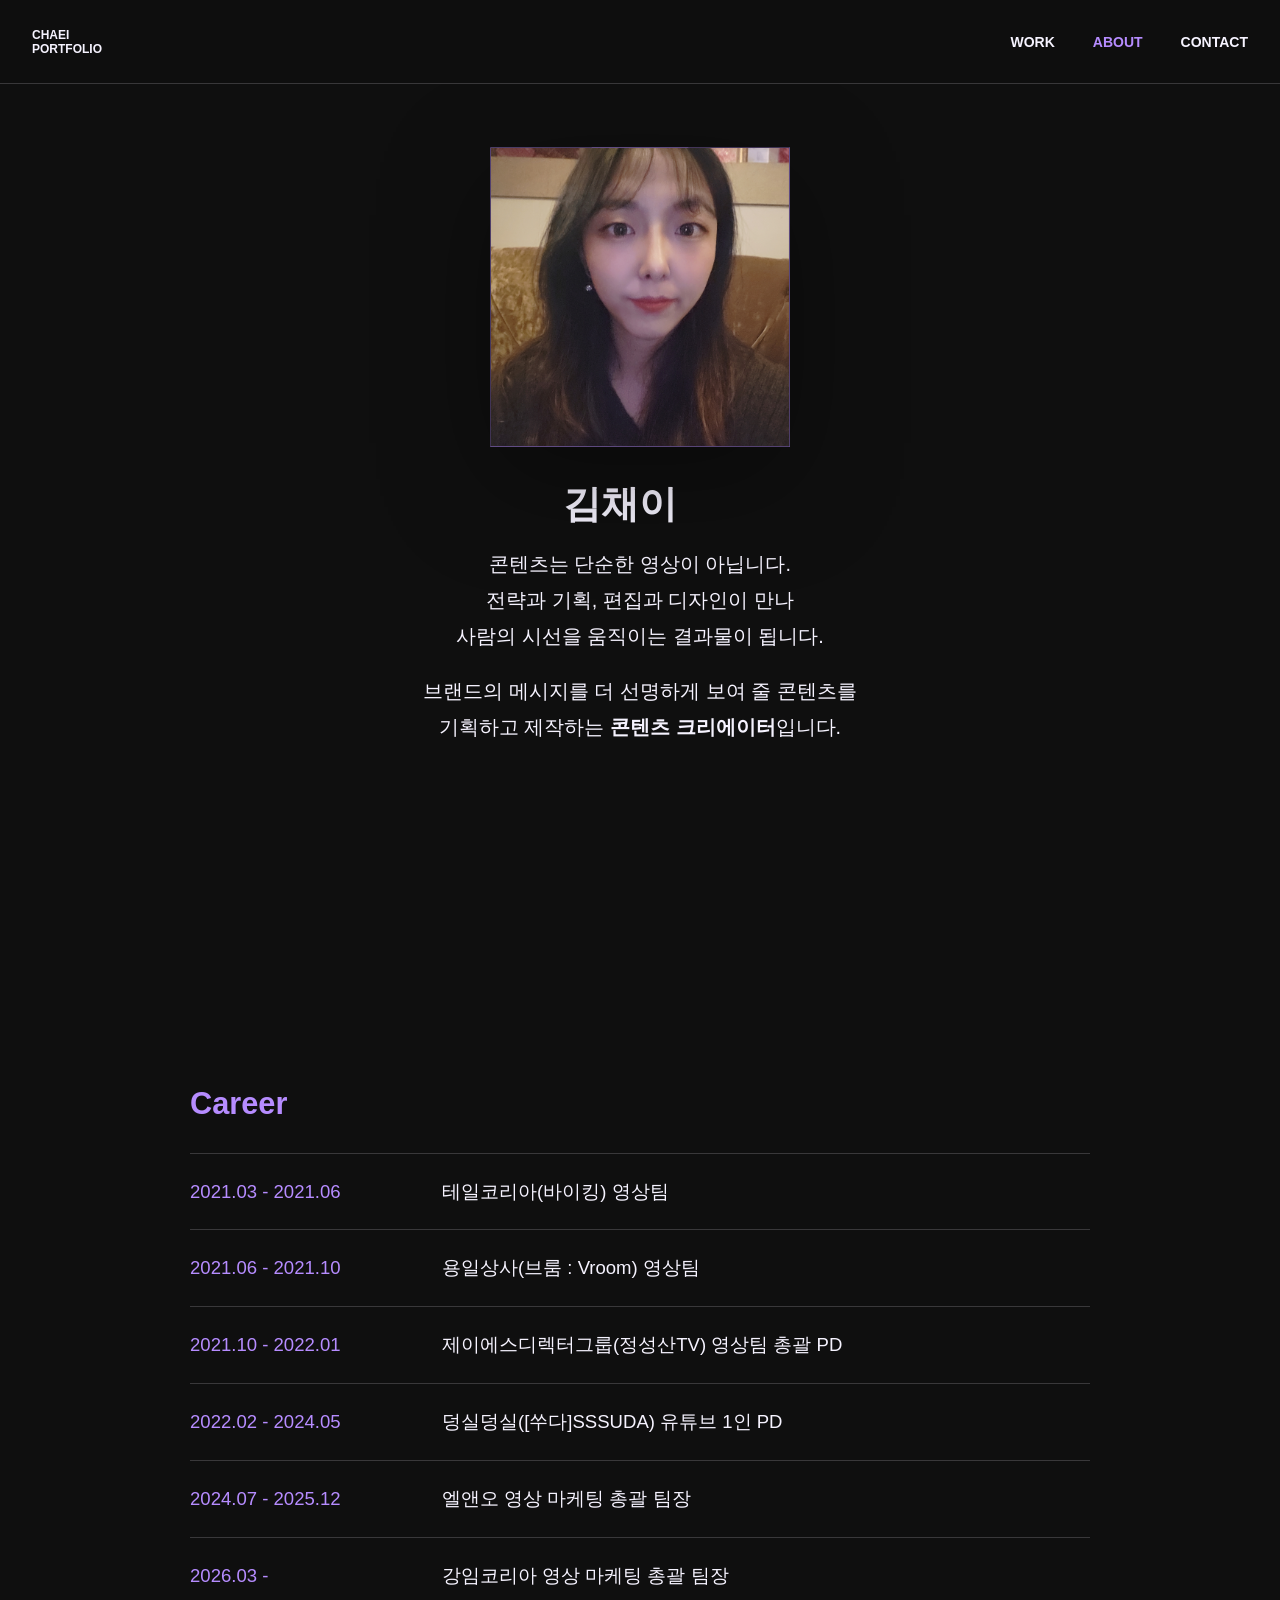
==== about.html @ 24472251 "upload portfolio" ====
<!doctype html>
<html lang="ko">
  <head>
    <meta charset="UTF-8" />
    <meta name="viewport" content="width=device-width, initial-scale=1.0" />
    <title>About Chaei</title>
    <link rel="stylesheet" href="styles.css" />
  </head>
  <body class="detail-page">
    <header class="site-header">
      <a class="brand" href="index.html" aria-label="Chaei Portfolio home">CHAEI PORTFOLIO</a>
      <nav aria-label="Main navigation">
        <a href="work.html">WORK</a>
        <a href="about.html" aria-current="page">ABOUT</a>
        <a href="contact.html">CONTACT</a>
      </nav>
    </header>

    <main>
      <section class="detail-shell about-profile" aria-labelledby="about-profile-title">
        <div class="profile-image" aria-label="프로필 이미지 자리">
          <img src="images/profile.png" alt="김채이 프로필" />
          <span>PROFILE</span>
        </div>

        <div class="profile-copy">
          <h1 id="about-profile-title">김채이</h1>
          <p>
            콘텐츠는 단순한 영상이 아닙니다.<br />
            전략과 기획, 편집과 디자인이 만나<br />
            사람의 시선을 움직이는 결과물이 됩니다.
          </p>
          <p>
            브랜드의 메시지를 더 선명하게 보여 줄 콘텐츠를<br />
            기획하고 제작하는 <strong>콘텐츠 크리에이터</strong>입니다.
          </p>
        </div>

        <section class="career" aria-labelledby="career-title">
          <h2 id="career-title">Career</h2>
          <ol>
            <li>
              <time>2021.03 - 2021.06</time>
              <span>테일코리아(바이킹) 영상팀</span>
            </li>
            <li>
              <time>2021.06 - 2021.10</time>
              <span>용일상사(브룸 : Vroom) 영상팀</span>
            </li>
            <li>
              <time>2021.10 - 2022.01</time>
              <span>제이에스디렉터그룹(정성산TV) 영상팀 총괄 PD</span>
            </li>
            <li>
              <time>2022.02 - 2024.05</time>
              <span>덩실덩실([쑤다]SSSUDA) 유튜브 1인 PD</span>
            </li>
            <li>
              <time>2024.07 - 2025.12</time>
              <span>엘앤오 영상 마케팅 총괄 팀장</span>
            </li>
            <li>
              <time>2026.03 -</time>
              <span>강임코리아 영상 마케팅 총괄 팀장</span>
            </li>
          </ol>
        </section>
      </section>
    </main>
  </body>
</html>
---- styles.css ----
:root {
  color-scheme: dark;
  --ink: #f6f3ff;
  --paper: #0f0f0f;
  --panel: #18141f;
  --line: rgba(246, 243, 255, 0.18);
  --muted: #b8afc9;
  --accent: #b68cff;
  --max: 1238px;
}

* {
  box-sizing: border-box;
}

html {
  scroll-behavior: smooth;
}

body {
  margin: 0;
  background: var(--paper);
  color: var(--ink);
  font-family:
    Pretendard, "Noto Sans KR", Inter, Arial, sans-serif;
  letter-spacing: 0;
}

a,
button {
  color: inherit;
}

a {
  text-decoration: none;
}

button {
  font: inherit;
}

.site-header {
  position: sticky;
  top: 0;
  z-index: 5;
  display: flex;
  align-items: center;
  justify-content: space-between;
  width: min(calc(100% - 64px), var(--max));
  height: 84px;
  margin: 0 auto;
}

.site-header::after {
  position: absolute;
  right: 50%;
  bottom: 0;
  width: 100vw;
  height: 1px;
  background: var(--line);
  transform: translateX(50%);
  content: "";
}

.site-header::before {
  position: absolute;
  z-index: -1;
  top: 0;
  left: 50%;
  width: 100vw;
  height: 100%;
  background: color-mix(in srgb, var(--paper) 92%, transparent);
  backdrop-filter: blur(12px);
  transform: translateX(-50%);
  content: "";
}

.brand {
  width: 90px;
  font-size: 12px;
  font-weight: 700;
  line-height: 1.2;
}

nav {
  display: flex;
  gap: 38px;
  font-size: 14px;
  font-weight: 700;
}

nav a {
  transition: color 180ms ease;
}

nav a:hover,
nav a:focus-visible,
nav a[aria-current="page"] {
  color: var(--accent);
}

main {
  overflow: hidden;
}

.hero,
.selected-work,
.about-inner,
.gallery {
  width: min(calc(100% - 64px), var(--max));
  margin: 0 auto;
}

.hero {
  position: relative;
  isolation: isolate;
  overflow: hidden;
  width: 100%;
  min-height: max(548px, calc(100svh - 84px));
  padding-top: 55px;
  padding-inline: max(32px, calc((100vw - var(--max)) / 2));
  --glow-x: 34%;
  --glow-y: 32%;
}

.hero::before {
  position: absolute;
  z-index: -1;
  pointer-events: none;
  content: "";
  inset: -24%;
  background:
    radial-gradient(
      circle at var(--glow-x) var(--glow-y),
      rgba(182, 140, 255, 0.48) 0,
      rgba(182, 140, 255, 0.2) 18%,
      rgba(182, 140, 255, 0.08) 34%,
      transparent 58%
    ),
    radial-gradient(circle at 76% 24%, rgba(182, 140, 255, 0.11), transparent 28%);
  filter: blur(16px);
  opacity: 0.92;
  transform: scale(1.04);
  transition:
    background-position 220ms ease,
    opacity 360ms ease;
}

.hero-copy,
.hero-rail-label {
  position: relative;
  z-index: 1;
}

.hero-copy {
  width: min(530px, 100%);
}

.hero-copy p {
  margin: 0;
  color: var(--accent);
  font-size: 13px;
  font-weight: 300;
  line-height: 1.35;
}

.hero h1 {
  margin: 4px 0 0;
  font-size: clamp(40px, 4.15vw, 64px);
  font-weight: 900;
  line-height: 1.28;
}

.hero-line {
  display: block;
  width: fit-content;
  opacity: 0;
  transform: translateY(24px);
  animation: hero-line-rise 1.6s cubic-bezier(0.22, 1, 0.36, 1) forwards;
}

.hero-line:nth-child(2) {
  animation-delay: 320ms;
}

.hero-line:nth-child(3) {
  animation-delay: 640ms;
}

.hero-accent-line {
  color: var(--accent);
}

.scroll-cue {
  display: inline-flex;
  align-items: center;
  gap: 10px;
  margin-top: 25px;
  color: var(--accent);
  font-size: 14px;
  font-weight: 800;
}

.scroll-cue i {
  width: 140px;
  height: 1px;
  background: var(--accent);
}

.scroll-cue b {
  font-size: 20px;
  line-height: 1;
}

.hero-rail-label {
  position: absolute;
  bottom: 22px;
  left: -42px;
  transform: rotate(-90deg);
  transform-origin: left bottom;
  color: rgba(246, 243, 255, 0.38);
  font-size: 11px;
  font-weight: 300;
  line-height: 1;
}

.portfolio-wordmark {
  position: absolute;
  z-index: 0;
  right: max(32px, calc((100vw - var(--max)) / 2));
  bottom: clamp(88px, 14vh, 154px);
  color: rgba(246, 243, 255, 0.1);
  font-family: Georgia, "Times New Roman", serif;
  font-size: clamp(120px, 14vw, 260px);
  font-style: italic;
  font-weight: 500;
  line-height: 0.9;
  pointer-events: none;
  user-select: none;
}

.selected-work {
  position: relative;
  min-height: calc(100svh - 4px);
  scroll-margin-top: 84px;
  padding-top: 52px;
}

.section-heading p {
  margin: 0;
  color: var(--accent);
  font-size: 11px;
  font-weight: 300;
  line-height: 1.35;
}

.section-heading h2 {
  margin: 3px 0 0;
  font-size: 28px;
  font-weight: 700;
}

.selected-grid,
.gallery-grid {
  display: grid;
  grid-template-columns: repeat(4, minmax(0, 1fr));
  gap: 39px;
}

.selected-grid {
  margin-top: 33px;
}

.selected-card h3,
.selected-card p,
.gallery-item h2,
.gallery-item p {
  margin: 0;
}

.selected-card {
  display: block;
}

.selected-card .work-art {
  transition:
    transform 220ms ease,
    box-shadow 220ms ease;
}

.selected-card:hover .work-art,
.selected-card:focus-visible .work-art {
  box-shadow: 0 0 0 1px rgba(182, 140, 255, 0.5), 0 24px 70px rgba(182, 140, 255, 0.16);
  transform: translateY(-4px);
}

.selected-card h3 {
  margin-top: 18px;
  font-size: 17px;
  font-weight: 600;
  line-height: 1.25;
}

.selected-card p,
.gallery-item p {
  margin-top: 3px;
  color: var(--muted);
  font-size: 14px;
  font-weight: 400;
  line-height: 1.35;
}

.work-art {
  position: relative;
  isolation: isolate;
  aspect-ratio: 1;
  overflow: hidden;
  background: #252129;
}

.work-art::before,
.work-art::after {
  position: absolute;
  content: "";
}

.work-art::before {
  inset: 8%;
  border: 1px solid rgba(182, 140, 255, 0.42);
}

.work-art::after {
  inset: auto 8% 8%;
  height: 22%;
  border-top: 1px solid rgba(246, 243, 255, 0.24);
  background: rgba(246, 243, 255, 0.08);
}

.work-art img {
  position: absolute;
  z-index: 1;
  inset: 0;
  width: 100%;
  height: 100%;
  object-fit: cover;
}

.viral {
  background:
    linear-gradient(135deg, rgba(182, 140, 255, 0.28), rgba(0, 0, 0, 0.2)),
    linear-gradient(135deg, #29222f, #141216 70%);
}

.viral::before {
  background:
    linear-gradient(90deg, transparent 0 58%, rgba(246, 243, 255, 0.9) 58% 61%, transparent 61%),
    linear-gradient(var(--accent), var(--accent));
  background-position: center, 12% 16%;
  background-repeat: no-repeat;
  background-size: auto, 42% 25%;
}

.youtube {
  background:
    linear-gradient(135deg, rgba(182, 140, 255, 0.22), transparent),
    linear-gradient(145deg, #161319, #31243f);
}

.youtube::before {
  border-radius: 50%;
  background:
    conic-gradient(from 210deg, transparent 0 27%, rgba(246, 243, 255, 0.88) 27% 29%, transparent 29%),
    radial-gradient(circle, rgba(182, 140, 255, 0.24) 0 34%, transparent 35%);
}

.motion {
  background:
    repeating-linear-gradient(135deg, transparent 0 18px, rgba(246, 243, 255, 0.08) 18px 20px),
    linear-gradient(135deg, #17121f, #3b2760);
}

.motion::before {
  border-radius: 50% 0 50% 0;
  background: linear-gradient(135deg, var(--accent), transparent 68%);
}

.detail {
  background:
    linear-gradient(180deg, rgba(182, 140, 255, 0.2), transparent 45%),
    linear-gradient(145deg, #151318, #302541);
}

.detail::before {
  background:
    linear-gradient(rgba(246, 243, 255, 0.88), rgba(246, 243, 255, 0.88)) 18% 20% / 64% 11% no-repeat,
    linear-gradient(rgba(182, 140, 255, 0.28), rgba(182, 140, 255, 0.28)) 18% 39% / 52% 8% no-repeat,
    linear-gradient(rgba(182, 140, 255, 0.28), rgba(182, 140, 255, 0.28)) 18% 54% / 58% 8% no-repeat;
}

.image {
  background:
    linear-gradient(135deg, rgba(182, 140, 255, 0.22), rgba(0, 0, 0, 0.16)),
    linear-gradient(145deg, #18131f, #3a2c52);
}

.image::before {
  clip-path: polygon(0 100%, 30% 52%, 48% 76%, 69% 27%, 100% 100%);
  border: 0;
  background: rgba(246, 243, 255, 0.78);
}

.variant-b {
  filter: brightness(0.96);
}

.variant-c {
  filter: brightness(0.9);
}

.variant-d {
  filter: brightness(1.04);
}

.view-all {
  display: grid;
  width: min(265px, 100%);
  height: 82px;
  place-items: center;
  margin: 61px auto 0;
  border: 1px solid var(--ink);
  font-size: 18px;
  font-weight: 900;
  transition:
    background 180ms ease,
    color 180ms ease;
}

.view-all:hover,
.view-all:focus-visible {
  border-color: var(--accent);
  background: var(--accent);
  color: var(--paper);
}

.about {
  min-height: 402px;
  background:
    linear-gradient(90deg, var(--panel), rgba(24, 20, 31, 0.92)),
    var(--panel);
}

.about-inner {
  position: relative;
  display: grid;
  grid-template-columns: 260px minmax(320px, 640px);
  gap: 80px;
  min-height: 402px;
  align-items: start;
  padding-top: 40px;
}

.about-copy {
  position: relative;
  z-index: 1;
  padding-top: 27px;
}

.about-copy p {
  margin: 0;
  font-size: clamp(18px, 1.55vw, 24px);
  font-weight: 300;
  line-height: 1.78;
}

.about-copy p span {
  color: var(--ink);
  font-weight: 700;
}

.about-copy a {
  display: inline-block;
  margin-top: 38px;
  color: var(--accent);
  font-size: 20px;
  font-weight: 300;
}

.gallery {
  min-height: 2423px;
  padding-top: 76px;
  padding-bottom: 92px;
}

.work-page .gallery {
  padding-top: 76px;
}

.detail-shell {
  width: min(calc(100% - 64px), var(--max));
  min-height: calc(100vh - 84px);
  margin: 0 auto;
  padding: clamp(92px, 13vh, 168px) 0 96px;
}

.detail-kicker {
  margin: 0;
  color: var(--accent);
  font-size: 14px;
  font-weight: 300;
  line-height: 1.3;
}

.detail-shell h1 {
  max-width: 720px;
  margin: 22px 0 0;
  font-size: clamp(42px, 5vw, 76px);
  font-weight: 800;
  line-height: 1.22;
}

.contact-detail h1 {
  max-width: 980px;
  font-size: clamp(38px, 3.8vw, 58px);
  line-height: 1.3;
}

.detail-copy {
  display: grid;
  gap: 20px;
  max-width: 680px;
  margin-top: 52px;
}

.detail-copy p,
.contact-message {
  margin: 0;
  color: var(--muted);
  font-size: clamp(18px, 1.8vw, 25px);
  font-weight: 400;
  line-height: 1.7;
}

.detail-link,
.contact-mail,
.contact-phone {
  display: inline-flex;
  align-items: center;
  gap: 14px;
  margin-top: 52px;
  color: var(--accent);
  font-size: clamp(20px, 2vw, 30px);
  font-weight: 300;
}

.contact-message {
  max-width: 720px;
  margin-top: 34px;
}

.contact-links {
  display: grid;
  justify-items: start;
}

.contact-mail {
  margin-top: 18px;
  color: var(--accent);
  border-bottom: 1px solid rgba(246, 243, 255, 0.24);
  padding-bottom: 10px;
  font-size: clamp(18px, 1.7vw, 26px);
}

.contact-phone {
  margin-top: 58px;
  color: var(--accent);
}

.contact-icon {
  flex: 0 0 auto;
  width: 0.95em;
  height: 0.95em;
  fill: none;
  stroke: currentColor;
  stroke-width: 1.8;
  stroke-linecap: round;
  stroke-linejoin: round;
}

.about-profile {
  display: flex;
  flex-direction: column;
  align-items: center;
  min-height: calc(100svh - 84px);
  padding-top: clamp(48px, 7vh, 76px);
  text-align: center;
}

.profile-image {
  position: relative;
  display: grid;
  width: min(300px, 72vw);
  aspect-ratio: 1;
  place-items: center;
  overflow: hidden;
  border: 1px solid rgba(182, 140, 255, 0.28);
  background:
    radial-gradient(circle at 50% 34%, rgba(246, 243, 255, 0.16) 0 13%, transparent 13.5%),
    radial-gradient(ellipse at 50% 78%, rgba(182, 140, 255, 0.22) 0 30%, transparent 30.5%),
    linear-gradient(145deg, rgba(182, 140, 255, 0.3), rgba(15, 15, 15, 0.9));
  box-shadow: 0 32px 110px rgba(0, 0, 0, 0.34);
}

.profile-image span {
  align-self: end;
  margin-bottom: 24px;
  color: rgba(246, 243, 255, 0.4);
  font-size: 12px;
  font-weight: 300;
}

.profile-image img {
  position: absolute;
  z-index: 1;
  inset: 0;
  width: 100%;
  height: 100%;
  object-fit: cover;
}

.profile-copy {
  width: min(760px, 100%);
  margin-top: 34px;
}

.profile-copy h1 {
  margin: 0;
  font-size: clamp(34px, 3vw, 48px);
  font-weight: 700;
  line-height: 1.2;
}

.profile-copy p {
  margin: 20px auto 0;
  color: var(--ink);
  font-size: clamp(18px, 1.55vw, 24px);
  font-weight: 500;
  line-height: 1.8;
}

.profile-copy strong {
  color: var(--ink);
  font-weight: 700;
}

.career {
  width: min(900px, 100%);
  margin-top: max(96px, calc(100svh - 560px));
  text-align: left;
}

.career h2 {
  margin: 0 0 30px;
  color: var(--accent);
  font-size: clamp(26px, 2.4vw, 36px);
  font-weight: 700;
  line-height: 1.2;
}

.career ol {
  display: grid;
  gap: 0;
  margin: 0;
  padding: 0;
  list-style: none;
}

.career li {
  display: grid;
  grid-template-columns: 220px minmax(0, 1fr);
  gap: 32px;
  align-items: start;
  border-top: 1px solid var(--line);
  padding: 24px 0;
  font-size: clamp(17px, 1.45vw, 22px);
  line-height: 1.5;
}

.career li:last-child {
  border-bottom: 1px solid var(--line);
}

.career time {
  color: var(--accent);
  font-weight: 400;
}

.career span {
  font-weight: 400;
}

.gallery-controls {
  display: flex;
  flex-wrap: wrap;
  gap: 19px;
  margin-bottom: 18px;
}

.gallery-controls button {
  min-width: 108px;
  height: 45px;
  border: 1px solid var(--ink);
  background: transparent;
  cursor: pointer;
  font-size: 18px;
  font-weight: 800;
  transition:
    background 180ms ease,
    color 180ms ease,
    opacity 180ms ease;
}

.gallery-controls button:hover,
.gallery-controls button:focus-visible,
.gallery-controls .is-active {
  border-color: var(--accent);
  background: var(--accent);
  color: var(--paper);
}

.gallery-grid {
  row-gap: 42px;
}

.gallery-note {
  margin: 0 0 32px;
  color: var(--muted);
  font-size: 13px;
  font-weight: 300;
  line-height: 1.5;
}

.gallery-item {
  min-width: 0;
}

.gallery-item .work-art {
  aspect-ratio: 9 / 16;
}

.gallery-item[data-kind="youtube"] .work-art,
.gallery-item[data-kind="motion"] .work-art {
  aspect-ratio: 16 / 9;
}

.gallery-item[data-kind="gif"] .work-art {
  aspect-ratio: var(--gif-ratio, 9 / 16);
}

.gallery-item[data-youtube] {
  cursor: pointer;
}

.gallery-item[data-youtube]:focus-visible {
  outline: 1px solid var(--accent);
  outline-offset: 8px;
}

.gallery-item[data-youtube]:hover .work-art,
.gallery-item[data-youtube]:focus-visible .work-art {
  box-shadow: 0 0 0 1px rgba(182, 140, 255, 0.48), 0 24px 70px rgba(182, 140, 255, 0.16);
}

.gallery-item h2 {
  margin-top: 18px;
  color: #cfb4ff;
  font-size: 16px;
  font-weight: 700;
  line-height: 1.25;
  text-transform: none;
}

.gallery-item > p:not(.work-credit) {
  color: var(--ink);
}

.gallery-item .work-credit {
  margin-top: 3px;
  color: var(--ink);
  font-size: 13px;
  font-weight: 300;
}

.gallery-item.is-hidden {
  display: none;
}


@keyframes hero-line-rise {
  to {
    opacity: 1;
    transform: translateY(0);
  }
}

@media (prefers-reduced-motion: reduce) {
  html {
    scroll-behavior: auto;
  }

  .hero-line {
    animation: none;
    opacity: 1;
    transform: none;
  }

}

@media (max-width: 980px) {
  .site-header,
  .hero,
  .selected-work,
  .about-inner,
  .gallery,
  .detail-shell {
    width: min(calc(100% - 40px), var(--max));
  }

  .selected-grid,
  .gallery-grid {
    grid-template-columns: repeat(2, minmax(0, 1fr));
    gap: 28px;
  }

  .hero {
    min-height: 500px;
  }

  .portfolio-wordmark {
    font-size: clamp(96px, 13vw, 180px);
  }

  .selected-work {
    min-height: auto;
    padding-bottom: 84px;
  }

  .about-inner {
    grid-template-columns: minmax(180px, 240px) 1fr;
    gap: 36px;
  }

  .gallery {
    min-height: auto;
  }
}

@media (max-width: 640px) {
  .site-header {
    width: calc(100% - 32px);
    height: 72px;
  }

  nav {
    gap: 16px;
    font-size: 12px;
  }

  .hero,
  .selected-work,
  .about-inner,
  .gallery,
  .detail-shell {
    width: calc(100% - 32px);
  }

  .hero {
    min-height: calc(100svh - 72px);
    padding-top: 50px;
  }

  .hero h1 {
    font-size: 38px;
  }

  .scroll-cue i {
    width: 76px;
  }

  .hero-rail-label {
    display: none;
  }

  .portfolio-wordmark {
    right: 16px;
    bottom: clamp(250px, 32svh, 310px);
    font-size: 86px;
  }

  .selected-work {
    scroll-margin-top: 72px;
    padding-top: 20px;
  }

  .selected-grid,
  .gallery-grid {
    grid-template-columns: 1fr;
  }

  .view-all {
    height: 68px;
    margin-top: 42px;
  }

  .about {
    min-height: 0;
  }

  .about-inner {
    display: block;
    min-height: 0;
    padding-top: 34px;
    padding-bottom: 44px;
  }

  .about-copy {
    padding-top: 22px;
  }

  .about-copy p {
    font-size: 18px;
  }

  .gallery {
    padding-top: 48px;
  }

  .gallery-controls {
    display: grid;
    grid-template-columns: repeat(2, minmax(0, 1fr));
    gap: 12px;
  }

  .gallery-controls button {
    min-width: 0;
  }

  .detail-shell {
    min-height: calc(100vh - 72px);
    padding-top: 72px;
    padding-bottom: 64px;
  }

  .contact-detail h1 {
    font-size: clamp(30px, 8.4vw, 36px);
    line-height: 1.35;
  }

  .detail-copy {
    margin-top: 36px;
  }

  .about-profile {
    min-height: calc(100svh - 72px);
    padding-top: 0;
  }

  .profile-copy {
    margin-top: 34px;
  }

  .profile-copy p {
    margin-top: 20px;
    font-size: 17px;
    font-weight: 400;
  }

  .career {
    margin-top: max(68px, calc(100svh - 610px));
  }

  .career h2 {
    margin-bottom: 20px;
  }

  .career li {
    grid-template-columns: 1fr;
    gap: 8px;
    padding: 18px 0;
    font-size: 16px;
  }

}
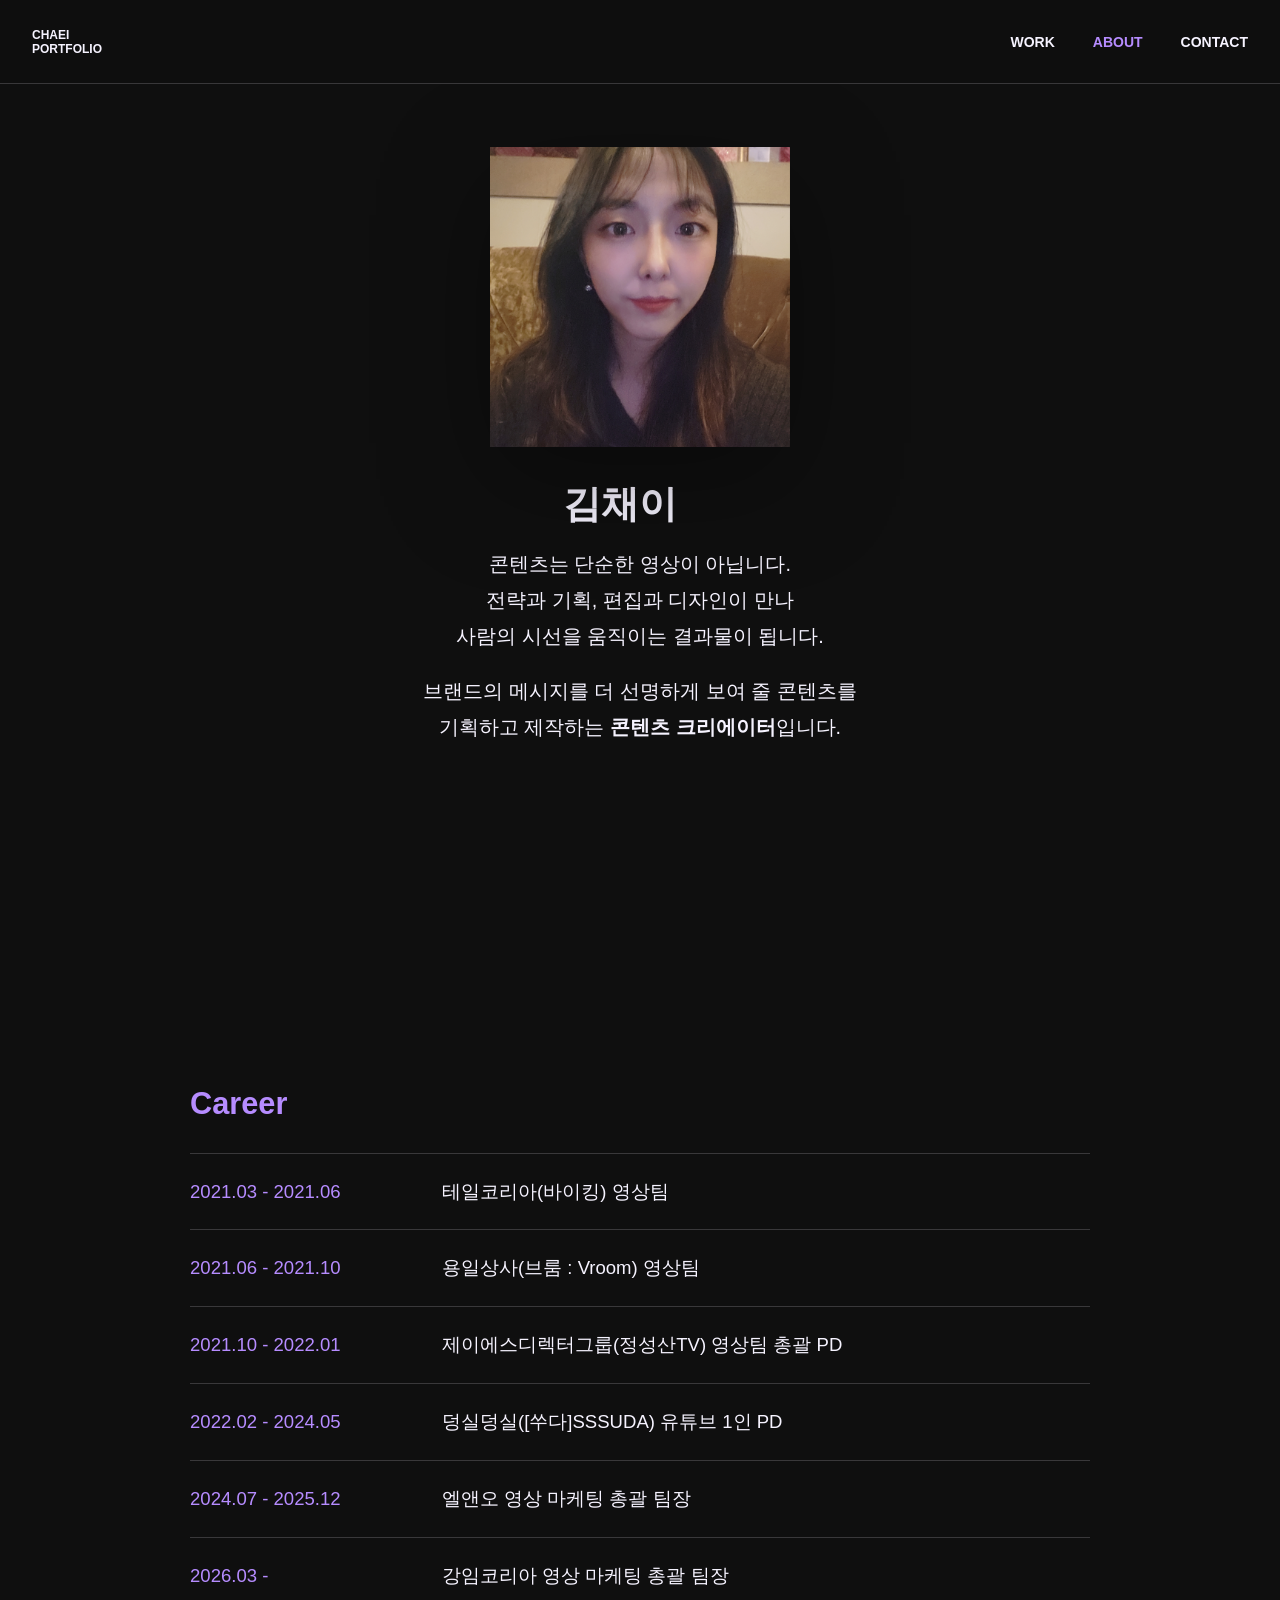
==== commit 77f9746f: "Update about.html" ====
--- a/about.html
+++ b/about.html
@@ -4,7 +4,13 @@
     <meta charset="UTF-8" />
     <meta name="viewport" content="width=device-width, initial-scale=1.0" />
     <title>About Chaei</title>
-    <link rel="stylesheet" href="styles.css" />
+    <link rel="stylesheet" href="styles.css" /><script type="text/javascript">
+    (function(c,l,a,r,i,t,y){
+        c[a]=c[a]||function(){(c[a].q=c[a].q||[]).push(arguments)};
+        t=l.createElement(r);t.async=1;t.src="https://www.clarity.ms/tag/"+i;
+        y=l.getElementsByTagName(r)[0];y.parentNode.insertBefore(t,y);
+    })(window, document, "clarity", "script", "xn4gxzs4u4");
+</script>
   </head>
   <body class="detail-page">
     <header class="site-header">
--- a/styles.css
+++ b/styles.css
@@ -117,7 +117,7 @@
   overflow: hidden;
   width: 100%;
   min-height: max(548px, calc(100svh - 84px));
-  padding-top: 55px;
+  padding-top: 84px;
   padding-inline: max(32px, calc((100vw - var(--max)) / 2));
   --glow-x: 34%;
   --glow-y: 32%;
@@ -244,6 +244,7 @@
   min-height: calc(100svh - 4px);
   scroll-margin-top: 84px;
   padding-top: 52px;
+  padding-bottom: 96px;
 }
 
 .section-heading p {
@@ -263,12 +264,16 @@
 .selected-grid,
 .gallery-grid {
   display: grid;
+  gap: 39px;
+}
+
+.selected-grid {
+  grid-template-columns: repeat(3, minmax(0, 1fr));
+  margin-top: 33px;
+}
+
+.gallery-grid {
   grid-template-columns: repeat(4, minmax(0, 1fr));
-  gap: 39px;
-}
-
-.selected-grid {
-  margin-top: 33px;
 }
 
 .selected-card h3,
@@ -602,7 +607,6 @@
   aspect-ratio: 1;
   place-items: center;
   overflow: hidden;
-  border: 1px solid rgba(182, 140, 255, 0.28);
   background:
     radial-gradient(circle at 50% 34%, rgba(246, 243, 255, 0.16) 0 13%, transparent 13.5%),
     radial-gradient(ellipse at 50% 78%, rgba(182, 140, 255, 0.22) 0 30%, transparent 30.5%),
@@ -752,21 +756,43 @@
   aspect-ratio: 16 / 9;
 }
 
-.gallery-item[data-kind="gif"] .work-art {
+.gallery-item[data-kind="gfa"] .work-art {
+  aspect-ratio: 1;
+  background: #0f0f0f;
+}
+
+.gallery-item[data-kind="gfa"] .work-art::before,
+.gallery-item[data-kind="gfa"] .work-art::after {
+  display: none;
+}
+
+.gallery-item[data-kind="gfa"] .work-art img {
+  object-fit: contain;
+}
+
+.gallery-item[data-kind="detail"] .work-art {
   aspect-ratio: var(--gif-ratio, 9 / 16);
 }
 
-.gallery-item[data-youtube] {
+.gallery-item[data-youtube],
+.gallery-item[data-site-url],
+.gallery-item[href] {
   cursor: pointer;
 }
 
-.gallery-item[data-youtube]:focus-visible {
+.gallery-item[data-youtube]:focus-visible,
+.gallery-item[data-site-url]:focus-visible,
+.gallery-item[href]:focus-visible {
   outline: 1px solid var(--accent);
   outline-offset: 8px;
 }
 
 .gallery-item[data-youtube]:hover .work-art,
-.gallery-item[data-youtube]:focus-visible .work-art {
+.gallery-item[data-youtube]:focus-visible .work-art,
+.gallery-item[data-site-url]:hover .work-art,
+.gallery-item[data-site-url]:focus-visible .work-art,
+.gallery-item[href]:hover .work-art,
+.gallery-item[href]:focus-visible .work-art {
   box-shadow: 0 0 0 1px rgba(182, 140, 255, 0.48), 0 24px 70px rgba(182, 140, 255, 0.16);
 }
 
@@ -841,7 +867,7 @@
 
   .selected-work {
     min-height: auto;
-    padding-bottom: 84px;
+    padding-bottom: 104px;
   }
 
   .about-inner {
@@ -874,8 +900,10 @@
   }
 
   .hero {
+    width: 100%;
     min-height: calc(100svh - 72px);
-    padding-top: 50px;
+    padding-top: 44px;
+    padding-inline: 16px;
   }
 
   .hero h1 {
@@ -899,6 +927,7 @@
   .selected-work {
     scroll-margin-top: 72px;
     padding-top: 20px;
+    padding-bottom: 72px;
   }
 
   .selected-grid,
@@ -961,7 +990,7 @@
 
   .about-profile {
     min-height: calc(100svh - 72px);
-    padding-top: 0;
+    padding-top: 24px;
   }
 
   .profile-copy {
